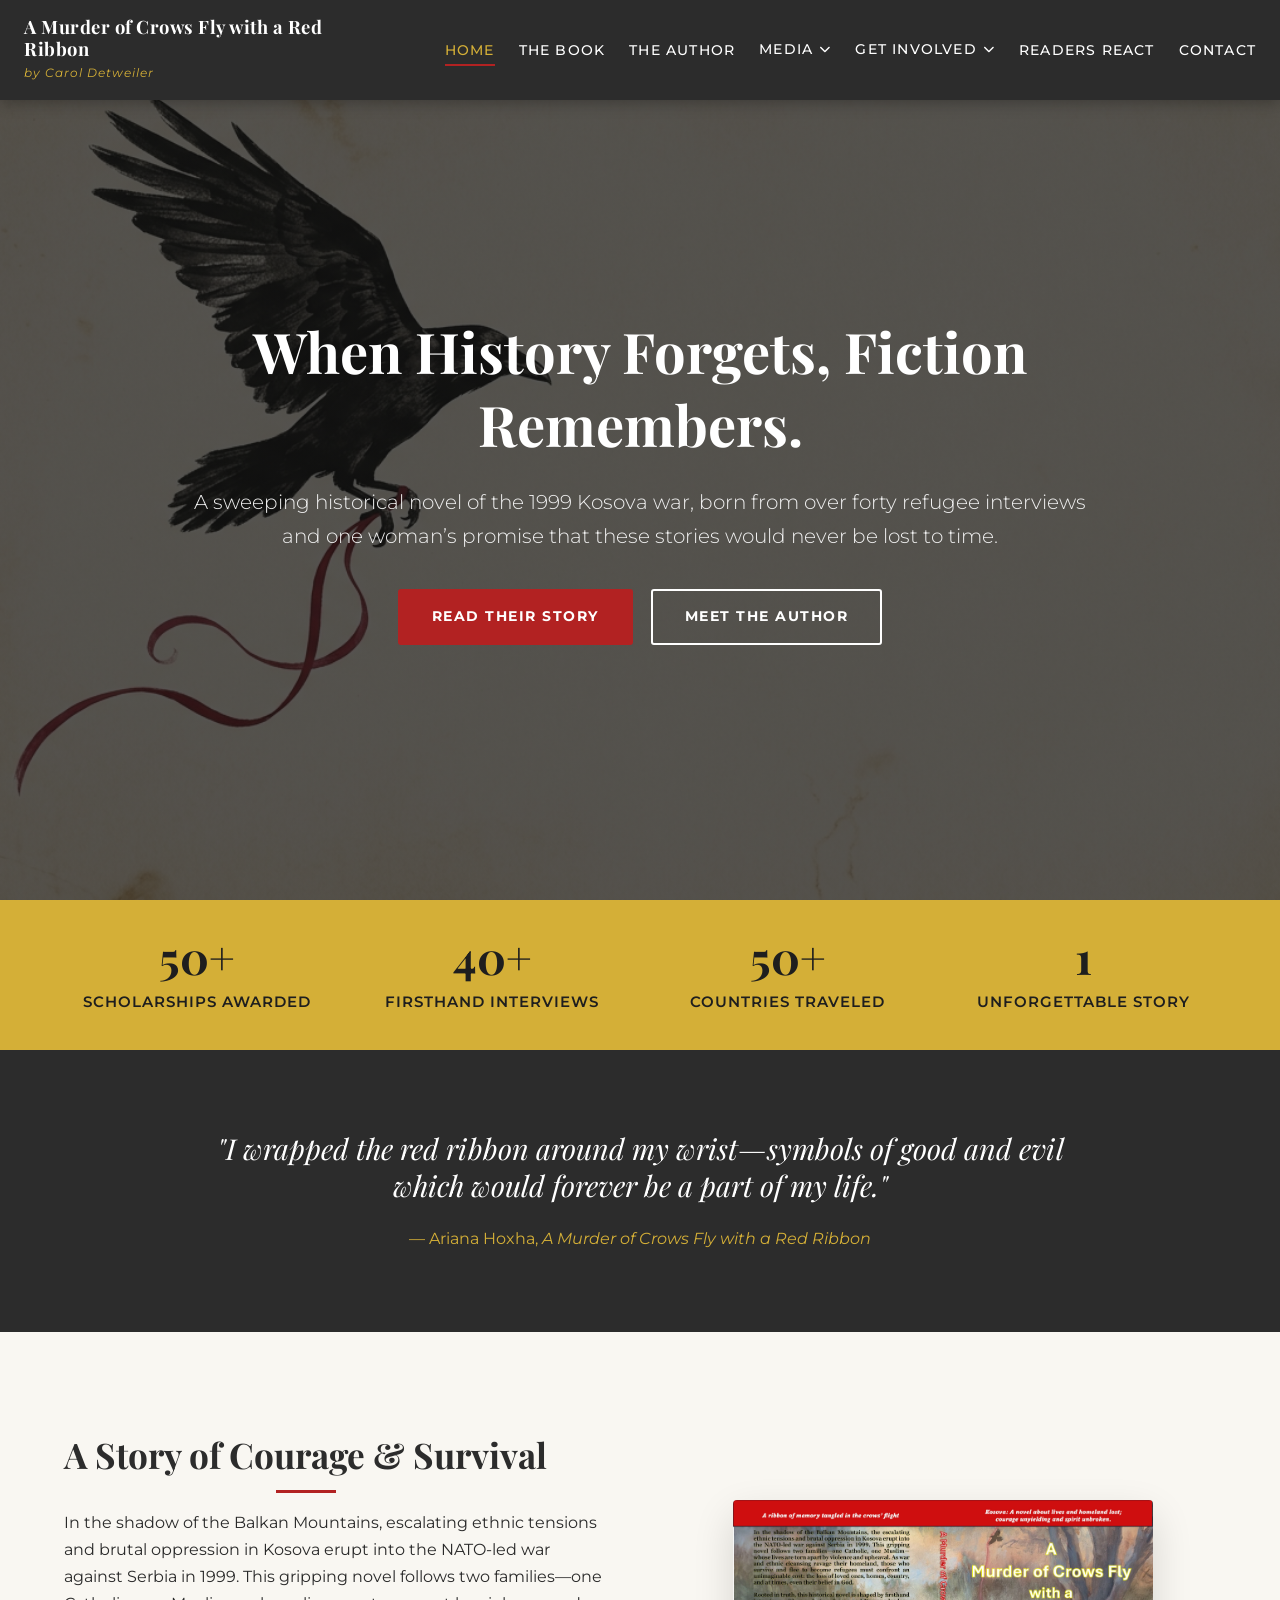
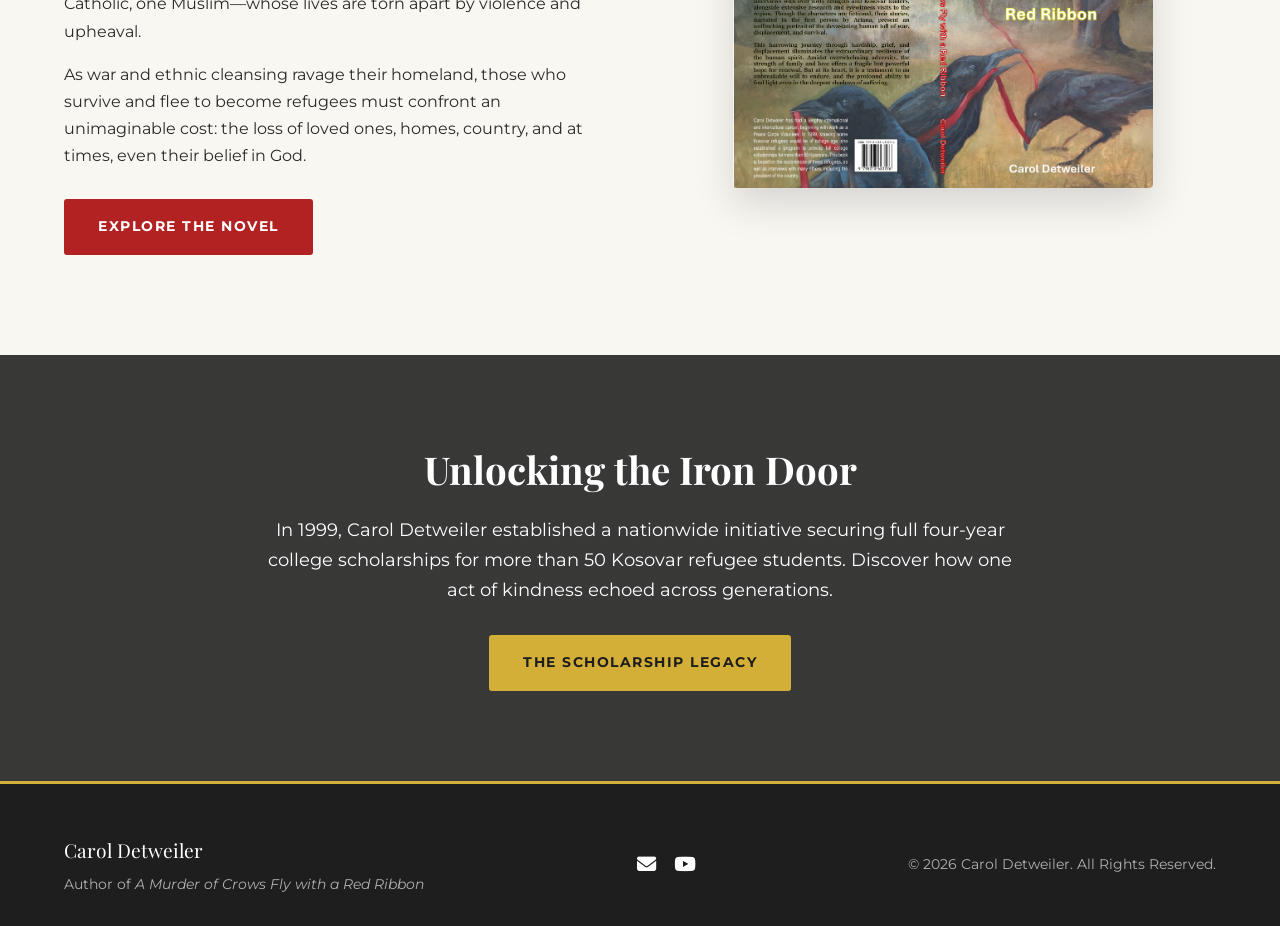
==== index.html @ 1b34d7a2 "first commit" ====
<!DOCTYPE html>
<html lang="en">
<head>
  <meta charset="UTF-8">
  <meta name="viewport" content="width=device-width, initial-scale=1.0">
  <title>A Murder of Crows Fly with a Red Ribbon | Carol Detweiler</title>
  <meta name="description" content="Official website of Carol Detweiler, author of 'A Murder of Crows Fly with a Red Ribbon' — a novel of the Kosova war and refugee resilience.">
  <link href="https://fonts.googleapis.com/css2?family=Montserrat:ital,wght@0,300;0,400;0,600;0,700;1,400&family=Playfair+Display:ital,wght@0,400;0,700;1,400&display=swap" rel="stylesheet">
  <link rel="stylesheet" href="https://cdnjs.cloudflare.com/ajax/libs/font-awesome/6.4.0/css/all.min.css">
  <link rel="stylesheet" href="css/styles.css">
</head>
<body>

  <!-- Navigation -->
  <header>
    <nav class="navbar">
      <a href="index.html" class="logo">
        <span class="logo-title">A Murder of Crows Fly with a Red Ribbon</span>
        <span class="logo-author">by Carol Detweiler</span>
      </a>
      <ul class="nav-links">
        <li><a href="index.html" class="active">Home</a></li>
        <li><a href="about-book.html">The Book</a></li>
        <li><a href="about-author.html">The Author</a></li>
        <li class="dropdown">
          <a href="#" class="dropdown-toggle">Media <i class="fas fa-chevron-down"></i></a>
          <ul class="dropdown-menu">
            <li><a href="interview.html">The Interview</a></li>
            <li><a href="gallery.html">Photo Gallery</a></li>
          </ul>
        </li>
        <li class="dropdown">
          <a href="#" class="dropdown-toggle">Get Involved <i class="fas fa-chevron-down"></i></a>
          <ul class="dropdown-menu">
            <li><a href="scholarship.html">Scholarship Legacy</a></li>
            <li><a href="book-club.html">Book Club Kit</a></li>
          </ul>
        </li>
        <li><a href="readers-react.html">Readers React</a></li>
        <li><a href="contact.html">Contact</a></li>
      </ul>
      <div class="burger" aria-label="Toggle navigation menu">
        <div class="line1"></div>
        <div class="line2"></div>
        <div class="line3"></div>
      </div>
    </nav>
  </header>

  <main>
    <!-- Parallax Hero -->
    <section class="hero">
      <div class="hero-content">
        <h1>When History Forgets, Fiction Remembers.</h1>
        <p>A sweeping historical novel of the 1999 Kosova war, born from over forty refugee interviews and one woman’s promise that these stories would never be lost to time.</p>
        <div class="hero-btns">
          <a href="about-book.html" class="btn btn-primary">Read Their Story</a>
          <a href="about-author.html" class="btn btn-secondary">Meet the Author</a>
        </div>
      </div>
    </section>

    <!-- Impact Strip -->
    <section class="impact-strip">
      <div class="container">
        <div class="impact-grid">
          <div class="impact-item">
            <strong>50+</strong>
            <span>Scholarships Awarded</span>
          </div>
          <div class="impact-item">
            <strong>40+</strong>
            <span>Firsthand Interviews</span>
          </div>
          <div class="impact-item">
            <strong>50+</strong>
            <span>Countries Traveled</span>
          </div>
          <div class="impact-item">
            <strong>1</strong>
            <span>Unforgettable Story</span>
          </div>
        </div>
      </div>
    </section>

    <!-- Featured Quote -->
    <section class="featured-quote-section">
      <div class="container">
        <blockquote>
          "I wrapped the red ribbon around my wrist—symbols of good and evil which would forever be a part of my life."
        </blockquote>
        <cite>— Ariana Hoxha, <em>A Murder of Crows Fly with a Red Ribbon</em></cite>
      </div>
    </section>

    <!-- Intro Section -->
    <section class="home-intro">
      <div class="container">
        <div class="intro-grid">
          <div class="intro-text">
            <h2 class="section-title">A Story of Courage & Survival</h2>
            <p>In the shadow of the Balkan Mountains, escalating ethnic tensions and brutal oppression in Kosova erupt into the NATO-led war against Serbia in 1999. This gripping novel follows two families—one Catholic, one Muslim—whose lives are torn apart by violence and upheaval.</p>
            <p style="margin-top: 16px;">As war and ethnic cleansing ravage their homeland, those who survive and flee to become refugees must confront an unimaginable cost: the loss of loved ones, homes, country, and at times, even their belief in God.</p>
            <div style="margin-top: 30px;">
              <a href="about-book.html" class="btn btn-primary">Explore the Novel</a>
            </div>
          </div>
          <div class="intro-img">
            <img src="images/book-cover.jpg" alt="A Murder of Crows Fly with a Red Ribbon Cover" style="width: 100%; max-width: 420px; margin: 0 auto;">
          </div>
        </div>
      </div>
    </section>

    <!-- Legacy Banner -->
    <section class="legacy-banner">
      <div class="container">
        <h2>Unlocking the Iron Door</h2>
        <p>In 1999, Carol Detweiler established a nationwide initiative securing full four-year college scholarships for more than 50 Kosovar refugee students. Discover how one act of kindness echoed across generations.</p>
        <a href="scholarship.html" class="btn btn-gold">The Scholarship Legacy</a>
      </div>
    </section>
  </main>

  <!-- Footer -->
  <footer>
    <div class="container footer-content">
      <div>
        <div class="footer-logo">Carol Detweiler</div>
        <p style="font-size: 0.85rem; margin-top: 6px;">Author of <em>A Murder of Crows Fly with a Red Ribbon</em></p>
      </div>
      <div class="footer-socials">
        <a href="mailto:CrowsRedRibbon@gmail.com" title="Email Carol"><i class="fas fa-envelope"></i></a>
        <a href="https://www.youtube.com/watch?v=UgVMq9b5Pu4" target="_blank" title="YouTube Interview"><i class="fab fa-youtube"></i></a>
      </div>
      <p style="font-size: 0.85rem;">&copy; 2026 Carol Detweiler. All Rights Reserved.</p>
    </div>
  </footer>

  <script src="js/scripts.js"></script>
</body>
</html>
---- css/styles.css ----
/* ==========================================================================
   CAROL DETWEILER AUTHOR WEBSITE - MASTER STYLESHEET
   Design System: Deep Charcoal, Crimson Red, Soft Parchment, Antique Gold
   ========================================================================== */

:root {
  --charcoal: #2C2C2C;
  --charcoal-dark: #1E1E1E;
  --crimson: #B22222;
  --crimson-hover: #8F1B1B;
  --parchment: #F9F7F2;
  --parchment-card: #FFFFFF;
  --gold: #D4AF37;
  --gold-hover: #B89628;
  --text-dark: #2A2A2A;
  --text-muted: #666666;
  --text-light: #F9F7F2;
  --border-color: rgba(44, 44, 44, 0.12);
  --shadow-sm: 0 4px 12px rgba(0, 0, 0, 0.05);
  --shadow-md: 0 10px 25px rgba(0, 0, 0, 0.08);
  --shadow-lg: 0 16px 40px rgba(0, 0, 0, 0.14);
  --transition: all 0.3s cubic-bezier(0.25, 0.8, 0.25, 1);
}

/* Reset & Global */
* {
  margin: 0;
  padding: 0;
  box-sizing: border-box;
}

html {
  scroll-behavior: smooth;
}

body {
  font-family: 'Montserrat', sans-serif;
  background-color: var(--parchment);
  color: var(--text-dark);
  line-height: 1.7;
  font-size: 16px;
  overflow-x: hidden;
  display: flex;
  flex-direction: column;
  min-height: 100vh;
}

main {
  flex: 1;
}

h1, h2, h3, h4, .serif-font, blockquote {
  font-family: 'Playfair Display', Georgia, serif;
  color: var(--charcoal);
  line-height: 1.3;
}

a {
  color: var(--crimson);
  text-decoration: none;
  transition: var(--transition);
}

a:hover {
  color: var(--crimson-hover);
}

img {
  max-width: 100%;
  height: auto;
  display: block;
}

.container {
  max-width: 1200px;
  margin: 0 auto;
  padding: 0 24px;
}

.section-padding {
  padding: 80px 0;
}

.text-center {
  text-align: center;
}

/* ==========================================================================
   NAVIGATION & HEADER
   ========================================================================== */

header {
  position: fixed;
  top: 0;
  left: 0;
  width: 100%;
  background: var(--charcoal);
  z-index: 1000;
  box-shadow: 0 2px 15px rgba(0, 0, 0, 0.3);
}

.navbar {
  display: flex;
  justify-content: space-between;
  align-items: center;
  padding: 16px 24px;
  max-width: 1300px;
  margin: 0 auto;
}

/* Two-Line Logo */
.logo {
  display: flex;
  flex-direction: column;
  align-items: flex-start;
  text-decoration: none;
  max-width: 360px;
}

.logo-title {
  font-family: 'Playfair Display', serif;
  font-size: 1.15rem;
  font-weight: 700;
  color: #FFFFFF;
  line-height: 1.2;
  letter-spacing: 0.5px;
}

.logo-author {
  font-family: 'Montserrat', sans-serif;
  font-size: 0.75rem;
  font-weight: 400;
  color: var(--gold);
  font-style: italic;
  margin-top: 3px;
  letter-spacing: 1px;
}

.nav-links {
  display: flex;
  list-style: none;
  align-items: center;
  gap: 24px;
}

.nav-links li a {
  color: #FFFFFF;
  font-size: 0.85rem;
  font-weight: 500;
  text-transform: uppercase;
  letter-spacing: 1.2px;
  padding: 8px 0;
  position: relative;
}

.nav-links li a::after {
  content: '';
  position: absolute;
  bottom: 0;
  left: 0;
  width: 0%;
  height: 2px;
  background-color: var(--crimson);
  transition: var(--transition);
}

.nav-links li a:hover::after,
.nav-links li a.active::after {
  width: 100%;
}

.nav-links li a.active {
  color: var(--gold);
}

/* Dropdown */
.dropdown {
  position: relative;
}

.dropdown-toggle {
  display: flex;
  align-items: center;
  gap: 6px;
  cursor: pointer;
}

.dropdown-toggle i {
  font-size: 0.7rem;
  transition: transform 0.3s ease;
}

.dropdown:hover .dropdown-toggle i {
  transform: rotate(180deg);
}

.dropdown-menu {
  position: absolute;
  top: 100%;
  left: 0;
  background: var(--charcoal-dark);
  list-style: none;
  padding: 12px 0;
  min-width: 220px;
  border-radius: 4px;
  box-shadow: 0 10px 30px rgba(0, 0, 0, 0.4);
  opacity: 0;
  visibility: hidden;
  transform: translateY(12px);
  transition: var(--transition);
  border-top: 3px solid var(--crimson);
}

.dropdown:hover .dropdown-menu {
  opacity: 1;
  visibility: visible;
  transform: translateY(0);
}

.dropdown-menu li {
  margin: 0;
}

.dropdown-menu li a {
  display: block;
  padding: 10px 20px;
  color: #E0E0E0;
  text-transform: none;
  letter-spacing: 0.5px;
  font-size: 0.9rem;
}

.dropdown-menu li a::after {
  display: none;
}

.dropdown-menu li a:hover {
  background: rgba(255, 255, 255, 0.05);
  color: var(--gold);
  padding-left: 24px;
}

/* Burger Menu */
.burger {
  display: none;
  cursor: pointer;
  flex-direction: column;
  gap: 5px;
}

.burger div {
  width: 26px;
  height: 2px;
  background-color: #FFFFFF;
  transition: var(--transition);
}

/* ==========================================================================
   BUTTONS & UI COMPONENTS
   ========================================================================== */

.btn {
  display: inline-block;
  padding: 14px 32px;
  font-size: 0.88rem;
  font-weight: 700;
  text-transform: uppercase;
  letter-spacing: 1.5px;
  border-radius: 3px;
  cursor: pointer;
  transition: var(--transition);
  text-align: center;
  border: 2px solid transparent;
}

.btn-primary {
  background-color: var(--crimson);
  color: #FFFFFF;
}

.btn-primary:hover {
  background-color: var(--crimson-hover);
  color: #FFFFFF;
  transform: translateY(-2px);
  box-shadow: 0 6px 16px rgba(178, 34, 34, 0.35);
}

.btn-secondary {
  background-color: transparent;
  color: #FFFFFF;
  border-color: #FFFFFF;
}

.btn-secondary:hover {
  background-color: #FFFFFF;
  color: var(--charcoal);
  transform: translateY(-2px);
}

.btn-gold {
  background-color: var(--gold);
  color: var(--charcoal-dark);
}

.btn-gold:hover {
  background-color: var(--gold-hover);
  color: #FFFFFF;
}

.btn-outline-dark {
  background-color: transparent;
  color: var(--charcoal);
  border-color: var(--charcoal);
}

.btn-outline-dark:hover {
  background-color: var(--charcoal);
  color: #FFFFFF;
}

/* Page Headers */
.page-header {
  padding: 140px 0 60px;
  background: linear-gradient(rgba(30, 30, 30, 0.9), rgba(30, 30, 30, 0.9)), url('../images/hero-bg.jpg') center/cover;
  color: #FFFFFF;
  text-align: center;
}

.page-header h1 {
  color: #FFFFFF;
  font-size: 2.8rem;
  margin-bottom: 12px;
}

.page-header p {
  color: var(--gold);
  font-size: 1.15rem;
  font-style: italic;
  max-width: 700px;
  margin: 0 auto;
}

/* Section Titles */
.section-title {
  font-size: 2.2rem;
  margin-bottom: 16px;
  position: relative;
  display: inline-block;
}

.section-title::after {
  content: '';
  display: block;
  width: 60px;
  height: 3px;
  background: var(--crimson);
  margin: 12px auto 0;
}

.section-subtitle {
  color: var(--text-muted);
  font-size: 1.05rem;
  margin-bottom: 40px;
  max-width: 650px;
  margin-left: auto;
  margin-right: auto;
}

/* ==========================================================================
   HOMEPAGE SPECIFIC
   ========================================================================== */

.hero {
  min-height: 100vh;
  display: flex;
  align-items: center;
  justify-content: center;
  text-align: center;
  color: #FFFFFF;
  background: linear-gradient(rgba(20, 20, 20, 0.72), rgba(20, 20, 20, 0.72)), url('../images/hero-crow.jpg') center/cover fixed;
  padding: 140px 24px 80px;
}

.hero-content {
  max-width: 900px;
}

.hero-content h1 {
  color: #FFFFFF;
  font-size: 3.5rem;
  margin-bottom: 24px;
  font-weight: 700;
}

.hero-content p {
  font-size: 1.25rem;
  color: #F0F0F0;
  margin-bottom: 36px;
  font-weight: 300;
}

.hero-btns {
  display: flex;
  justify-content: center;
  gap: 18px;
  flex-wrap: wrap;
}

.impact-strip {
  background: var(--gold);
  color: var(--charcoal-dark);
  padding: 35px 24px;
}

.impact-grid {
  display: grid;
  grid-template-columns: repeat(auto-fit, minmax(200px, 1fr));
  gap: 30px;
  text-align: center;
}

.impact-item strong {
  display: block;
  font-family: 'Playfair Display', serif;
  font-size: 2.8rem;
  line-height: 1;
  margin-bottom: 8px;
}

.impact-item span {
  font-size: 0.95rem;
  font-weight: 600;
  text-transform: uppercase;
  letter-spacing: 1px;
}

.featured-quote-section {
  background: var(--charcoal);
  color: #FFFFFF;
  padding: 80px 0;
  text-align: center;
}

.featured-quote-section blockquote {
  font-size: 1.8rem;
  font-style: italic;
  max-width: 900px;
  margin: 0 auto;
  color: #FFFFFF;
}

.featured-quote-section cite {
  display: block;
  margin-top: 20px;
  font-size: 1rem;
  color: var(--gold);
  font-family: 'Montserrat', sans-serif;
  font-style: normal;
}

.home-intro {
  padding: 100px 0;
}

.intro-grid {
  display: grid;
  grid-template-columns: 1fr 1fr;
  gap: 60px;
  align-items: center;
}

.intro-img img {
  border-radius: 4px;
  box-shadow: var(--shadow-lg);
}

.legacy-banner {
  background: linear-gradient(rgba(30, 30, 30, 0.88), rgba(30, 30, 30, 0.88)), url('../images/kosova-landscape.jpg') center/cover;
  color: #FFFFFF;
  padding: 90px 0;
  text-align: center;
}

.legacy-banner h2 {
  color: #FFFFFF;
  font-size: 2.4rem;
  margin-bottom: 20px;
}

.legacy-banner p {
  max-width: 750px;
  margin: 0 auto 30px;
  font-size: 1.1rem;
}

/* ==========================================================================
   ABOUT THE BOOK PAGE
   ========================================================================== */

.book-overview-grid {
  display: grid;
  grid-template-columns: 380px 1fr;
  gap: 60px;
  align-items: start;
}

.book-sidebar {
  position: sticky;
  top: 100px;
  background: var(--parchment-card);
  padding: 30px;
  border-radius: 6px;
  box-shadow: var(--shadow-md);
  text-align: center;
}

.book-sidebar img {
  margin: 0 auto 24px;
  border-radius: 4px;
  box-shadow: var(--shadow-sm);
}

.purchase-links {
  display: flex;
  flex-direction: column;
  gap: 12px;
  margin-top: 20px;
}

/* Two Parts Cards */
.parts-grid {
  display: grid;
  grid-template-columns: 1fr 1fr;
  gap: 30px;
  margin: 50px 0;
}

.part-card {
  background: var(--parchment-card);
  border-top: 4px solid var(--crimson);
  padding: 36px;
  border-radius: 4px;
  box-shadow: var(--shadow-sm);
  transition: var(--transition);
}

.part-card:hover {
  transform: translateY(-4px);
  box-shadow: var(--shadow-md);
}

.part-card h3 {
  font-size: 1.6rem;
  margin-bottom: 8px;
  color: var(--crimson);
}

.part-card .part-meta {
  font-size: 0.85rem;
  text-transform: uppercase;
  color: var(--gold);
  font-weight: 700;
  letter-spacing: 1px;
  margin-bottom: 16px;
}

.note-box {
  background: rgba(212, 175, 55, 0.1);
  border-left: 4px solid var(--gold);
  padding: 30px;
  border-radius: 0 4px 4px 0;
  margin-top: 40px;
}

/* ==========================================================================
   ABOUT THE AUTHOR PAGE
   ========================================================================== */

.author-grid {
  display: grid;
  grid-template-columns: 400px 1fr;
  gap: 60px;
  align-items: start;
}

.author-card {
  background: var(--parchment-card);
  padding: 24px;
  border-radius: 6px;
  box-shadow: var(--shadow-md);
  text-align: center;
}

.author-card img {
  border-radius: 4px;
  margin-bottom: 20px;
}

.quick-facts {
  list-style: none;
  text-align: left;
  margin-top: 20px;
  border-top: 1px solid var(--border-color);
  padding-top: 20px;
}

.quick-facts li {
  padding: 8px 0;
  font-size: 0.95rem;
  display: flex;
  align-items: center;
  gap: 10px;
}

.quick-facts li i {
  color: var(--crimson);
}

/* Timeline */
.timeline {
  position: relative;
  max-width: 800px;
  margin: 50px auto 0;
}

.timeline::after {
  content: '';
  position: absolute;
  width: 2px;
  background: var(--gold);
  top: 0;
  bottom: 0;
  left: 50%;
  margin-left: -1px;
}

.timeline-item {
  padding: 20px 40px;
  position: relative;
  width: 50%;
}

.timeline-item.left {
  left: 0;
  text-align: right;
}

.timeline-item.right {
  left: 50%;
  text-align: left;
}

.timeline-item::after {
  content: '';
  position: absolute;
  width: 16px;
  height: 16px;
  background: var(--crimson);
  border: 3px solid #FFFFFF;
  border-radius: 50%;
  top: 26px;
  z-index: 1;
}

.timeline-item.left::after {
  right: -8px;
}

.timeline-item.right::after {
  left: -8px;
}

.timeline-content {
  background: var(--parchment-card);
  padding: 24px;
  border-radius: 4px;
  box-shadow: var(--shadow-sm);
}

.timeline-date {
  font-family: 'Playfair Display', serif;
  font-size: 1.2rem;
  font-weight: 700;
  color: var(--crimson);
  margin-bottom: 6px;
}

/* ==========================================================================
   INTERVIEW HUB
   ========================================================================== */

.podcast-attribution {
  background: var(--charcoal);
  color: var(--gold);
  padding: 16px 24px;
  border-radius: 4px;
  text-align: center;
  font-style: italic;
  font-size: 1.05rem;
  margin-bottom: 40px;
  border-left: 4px solid var(--gold);
}

.video-player-wrapper {
  position: relative;
  padding-bottom: 56.25%;
  height: 0;
  border-radius: 6px;
  overflow: hidden;
  box-shadow: var(--shadow-lg);
  margin-bottom: 50px;
}

.video-player-wrapper iframe, #player {
  position: absolute;
  top: 0;
  left: 0;
  width: 100%;
  height: 100%;
}

.timestamp-list {
  list-style: none;
  display: grid;
  grid-template-columns: repeat(auto-fill, minmax(340px, 1fr));
  gap: 20px;
}

.timestamp-item {
  background: var(--parchment-card);
  border-radius: 4px;
  padding: 20px;
  border-left: 4px solid var(--crimson);
  box-shadow: var(--shadow-sm);
  cursor: pointer;
  transition: var(--transition);
  display: flex;
  gap: 16px;
  align-items: flex-start;
}

.timestamp-item:hover {
  transform: translateX(6px);
  box-shadow: var(--shadow-md);
  border-left-color: var(--gold);
}

.timestamp-badge {
  background: var(--charcoal);
  color: #FFFFFF;
  font-size: 0.85rem;
  font-weight: 700;
  padding: 6px 12px;
  border-radius: 3px;
  white-space: nowrap;
}

.timestamp-content h4 {
  font-size: 1.15rem;
  margin-bottom: 6px;
}

.timestamp-content p {
  font-size: 0.9rem;
  color: var(--text-muted);
  line-height: 1.5;
}

/* ==========================================================================
   READERS & REFUGEES REACT
   ========================================================================== */

.testimonial-grid {
  display: grid;
  grid-template-columns: repeat(auto-fit, minmax(340px, 1fr));
  gap: 30px;
  margin-bottom: 70px;
}

.testimonial-card {
  background: var(--parchment-card);
  padding: 32px;
  border-radius: 6px;
  box-shadow: var(--shadow-sm);
  border-top: 3px solid var(--crimson);
  display: flex;
  flex-direction: column;
  justify-content: space-between;
  transition: var(--transition);
}

.testimonial-card:hover {
  transform: translateY(-4px);
  box-shadow: var(--shadow-md);
}

.testimonial-card blockquote {
  font-size: 1.05rem;
  font-style: italic;
  color: var(--text-dark);
  margin-bottom: 20px;
}

.testimonial-author {
  font-weight: 700;
  color: var(--gold);
  font-size: 1rem;
  text-align: right;
  letter-spacing: 1px;
}

.star-rating {
  color: var(--gold);
  font-size: 1.1rem;
  margin-bottom: 12px;
}

.review-card {
  background: var(--parchment-card);
  padding: 30px;
  border-radius: 6px;
  box-shadow: var(--shadow-sm);
  border-left: 4px solid var(--gold);
}

/* ==========================================================================
   BOOK CLUB & APPENDIX
   ========================================================================== */

.accordion-item {
  background: var(--parchment-card);
  border-radius: 4px;
  margin-bottom: 16px;
  box-shadow: var(--shadow-sm);
  overflow: hidden;
}

.accordion-header {
  padding: 20px 24px;
  cursor: pointer;
  display: flex;
  justify-content: space-between;
  align-items: center;
  background: #FFFFFF;
  transition: var(--transition);
}

.accordion-header:hover {
  background: rgba(178, 34, 34, 0.03);
}

.accordion-header h4 {
  font-size: 1.1rem;
  color: var(--charcoal);
}

.accordion-icon {
  font-size: 1rem;
  color: var(--crimson);
  transition: transform 0.3s ease;
}

.accordion-item.active .accordion-icon {
  transform: rotate(180deg);
}

.accordion-body {
  max-height: 0;
  overflow: hidden;
  transition: max-height 0.3s ease;
  padding: 0 24px;
  background: var(--parchment);
}

.accordion-item.active .accordion-body {
  padding: 20px 24px;
  max-height: 400px;
}

.appendix-grid {
  display: grid;
  grid-template-columns: repeat(auto-fit, minmax(280px, 1fr));
  gap: 24px;
  margin-top: 40px;
}

.appendix-card {
  background: var(--parchment-card);
  padding: 28px;
  border-radius: 4px;
  box-shadow: var(--shadow-sm);
  border-top: 3px solid var(--charcoal);
  transition: var(--transition);
}

.appendix-card:hover {
  border-top-color: var(--crimson);
  transform: translateY(-3px);
  box-shadow: var(--shadow-md);
}

.appendix-card i {
  font-size: 2rem;
  color: var(--gold);
  margin-bottom: 16px;
}

/* ==========================================================================
   GALLERY & LIGHTBOX
   ========================================================================== */

.gallery-grid {
  display: grid;
  grid-template-columns: repeat(auto-fill, minmax(280px, 1fr));
  gap: 20px;
}

.gallery-item {
  position: relative;
  overflow: hidden;
  border-radius: 4px;
  cursor: pointer;
  box-shadow: var(--shadow-sm);
}

.gallery-item img {
  width: 100%;
  height: 260px;
  object-fit: cover;
  transition: transform 0.5s ease;
}

.gallery-item:hover img {
  transform: scale(1.05);
}

.gallery-caption {
  position: absolute;
  bottom: 0;
  left: 0;
  width: 100%;
  padding: 16px;
  background: linear-gradient(transparent, rgba(0, 0, 0, 0.85));
  color: #FFFFFF;
  font-size: 0.9rem;
  transform: translateY(100%);
  transition: var(--transition);
}

.gallery-item:hover .gallery-caption {
  transform: translateY(0);
}

/* Lightbox Modal */
.lightbox-modal {
  position: fixed;
  top: 0;
  left: 0;
  width: 100%;
  height: 100%;
  background: rgba(0, 0, 0, 0.92);
  display: flex;
  flex-direction: column;
  justify-content: center;
  align-items: center;
  z-index: 2000;
  opacity: 0;
  visibility: hidden;
  transition: var(--transition);
  padding: 30px;
}

.lightbox-modal.active {
  opacity: 1;
  visibility: visible;
}

.lightbox-modal img {
  max-width: 90%;
  max-height: 80vh;
  border-radius: 4px;
  box-shadow: 0 10px 40px rgba(0,0,0,0.8);
}

.lightbox-caption {
  color: #FFFFFF;
  margin-top: 16px;
  font-size: 1.05rem;
  text-align: center;
}

.lightbox-close {
  position: absolute;
  top: 24px;
  right: 32px;
  color: #FFFFFF;
  font-size: 2.2rem;
  cursor: pointer;
}

/* ==========================================================================
   CONTACT & FORMS
   ========================================================================== */

.contact-grid {
  display: grid;
  grid-template-columns: 1fr 1fr;
  gap: 60px;
}

.contact-form {
  background: var(--parchment-card);
  padding: 40px;
  border-radius: 6px;
  box-shadow: var(--shadow-md);
}

.form-group {
  margin-bottom: 22px;
}

.form-group label {
  display: block;
  font-size: 0.9rem;
  font-weight: 600;
  margin-bottom: 8px;
  color: var(--charcoal);
}

.form-control {
  width: 100%;
  padding: 12px 16px;
  border: 1px solid var(--border-color);
  border-radius: 4px;
  font-family: inherit;
  font-size: 0.95rem;
  background: var(--parchment);
}

.form-control:focus {
  outline: none;
  border-color: var(--crimson);
  background: #FFFFFF;
}

textarea.form-control {
  resize: vertical;
  min-height: 140px;
}

/* CTA Band */
.cta-band {
  background: var(--charcoal);
  color: #FFFFFF;
  padding: 80px 0;
  text-align: center;
}

.cta-band h2 {
  color: #FFFFFF;
  font-size: 2.4rem;
  margin-bottom: 16px;
}

.cta-band p {
  color: #D0D0D0;
  max-width: 650px;
  margin: 0 auto 30px;
}

.cta-band .btn-secondary {
  border-color: var(--gold);
  color: var(--gold);
}

.cta-band .btn-secondary:hover {
  background: var(--gold);
  color: var(--charcoal-dark);
}

/* ==========================================================================
   FOOTER
   ========================================================================== */

footer {
  background: var(--charcoal-dark);
  color: #B0B0B0;
  padding: 50px 0 30px;
  border-top: 3px solid var(--gold);
}

.footer-content {
  display: flex;
  justify-content: space-between;
  align-items: center;
  flex-wrap: wrap;
  gap: 24px;
}

.footer-logo {
  font-family: 'Playfair Display', serif;
  font-size: 1.2rem;
  color: #FFFFFF;
}

.footer-socials {
  display: flex;
  gap: 18px;
}

.footer-socials a {
  color: #FFFFFF;
  font-size: 1.2rem;
}

.footer-socials a:hover {
  color: var(--gold);
}

/* ==========================================================================
   RESPONSIVE DESIGN (MEDIA QUERIES)
   ========================================================================== */

@media screen and (max-width: 968px) {
  .nav-links {
    position: fixed;
    right: 0;
    top: 70px;
    height: calc(100vh - 70px);
    background: var(--charcoal-dark);
    flex-direction: column;
    width: 80%;
    max-width: 320px;
    transform: translateX(100%);
    transition: transform 0.4s ease;
    padding: 40px 24px;
    align-items: flex-start;
    gap: 16px;
    box-shadow: -5px 0 20px rgba(0,0,0,0.5);
    overflow-y: auto;
  }

  .nav-links.nav-active {
    transform: translateX(0%);
  }

  .burger {
    display: flex;
  }

  .dropdown-menu {
    position: static;
    opacity: 1;
    visibility: visible;
    transform: none;
    box-shadow: none;
    background: transparent;
    padding-left: 16px;
    max-height: 0;
    overflow: hidden;
    border-top: none;
    border-left: 2px solid var(--crimson);
    transition: max-height 0.3s ease;
  }

  .dropdown.active .dropdown-menu {
    max-height: 250px;
  }

  .intro-grid,
  .book-overview-grid,
  .author-grid,
  .parts-grid,
  .contact-grid {
    grid-template-columns: 1fr;
    gap: 40px;
  }

  .book-sidebar {
    position: static;
  }

  .timeline::after {
    left: 20px;
  }

  .timeline-item {
    width: 100%;
    padding-left: 50px;
    padding-right: 10px;
    text-align: left !important;
  }

  .timeline-item.right {
    left: 0;
  }

  .timeline-item::after {
    left: 12px !important;
  }
}

@media screen and (max-width: 480px) {
  .hero-content h1 {
    font-size: 2.2rem;
  }
  .page-header h1 {
    font-size: 2rem;
  }
  .logo-title {
    font-size: 0.95rem;
  }
  .logo-author {
    font-size: 0.68rem;
  }
}
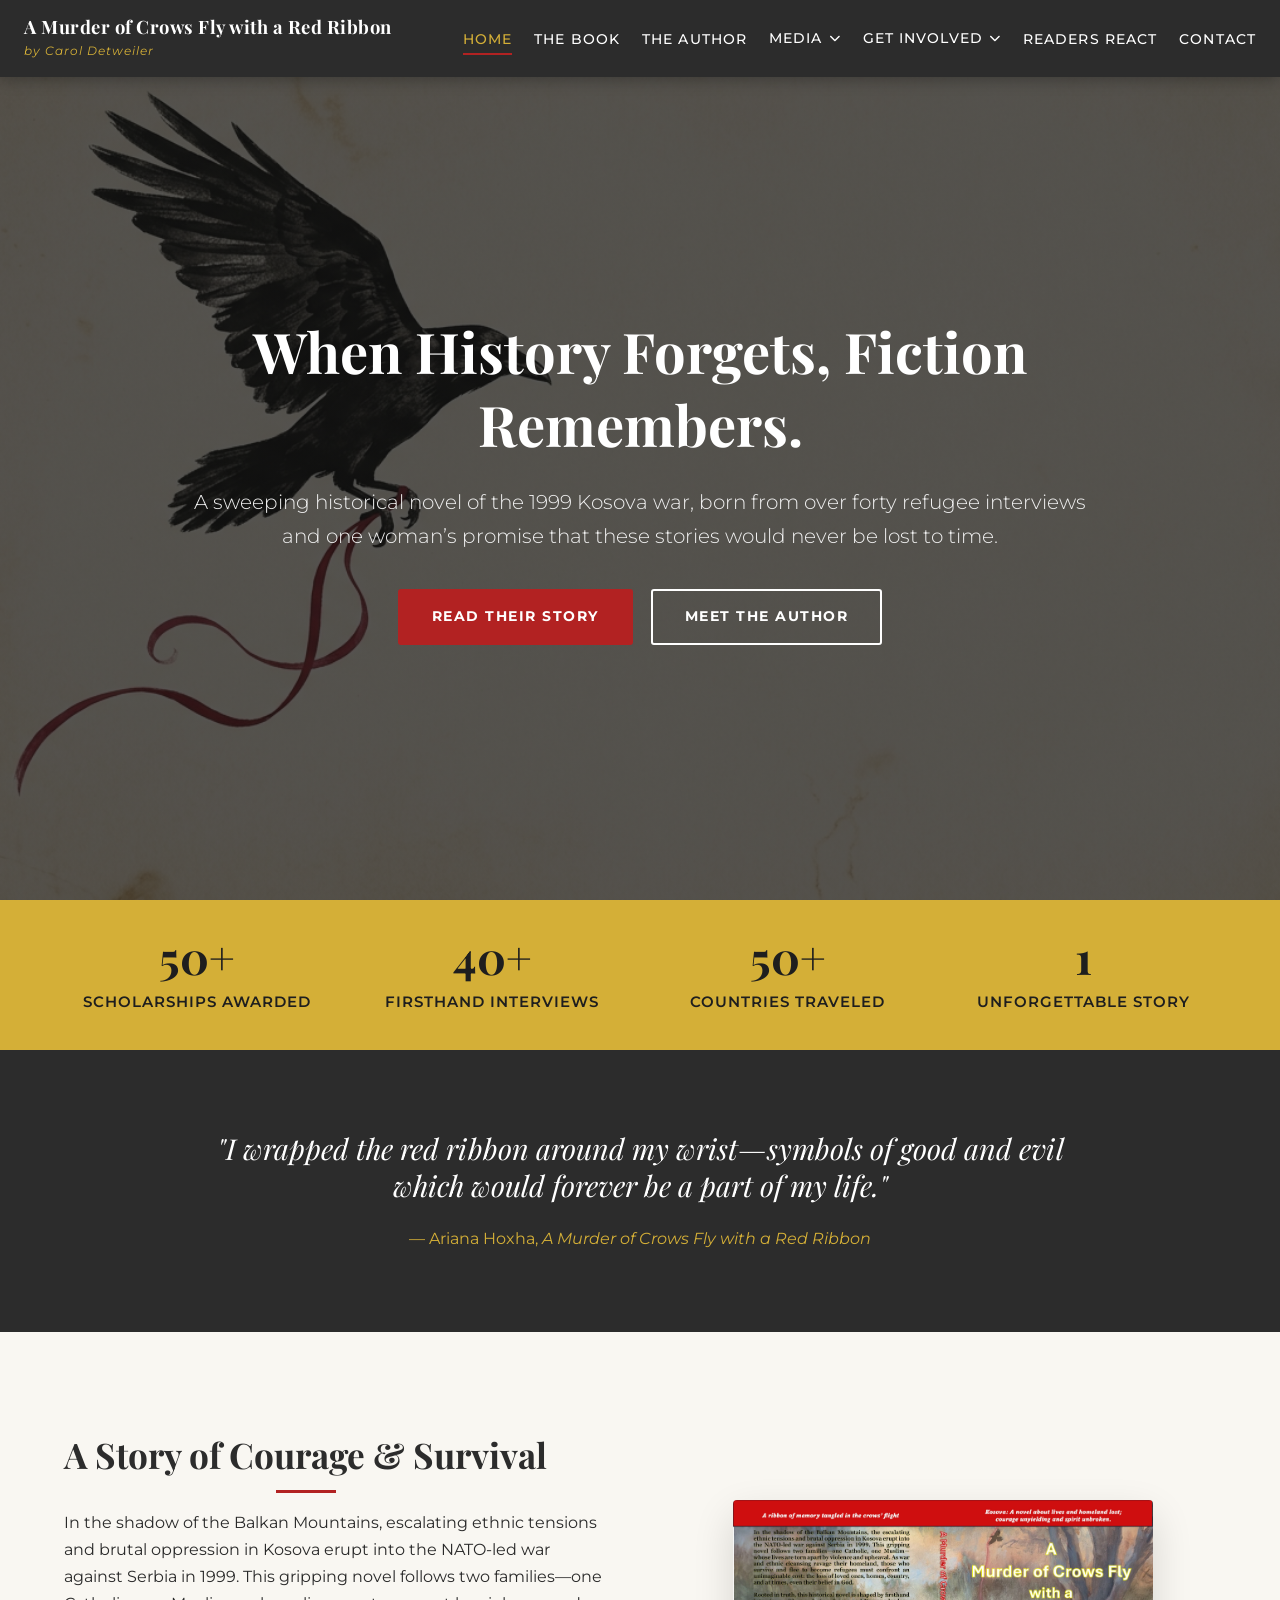
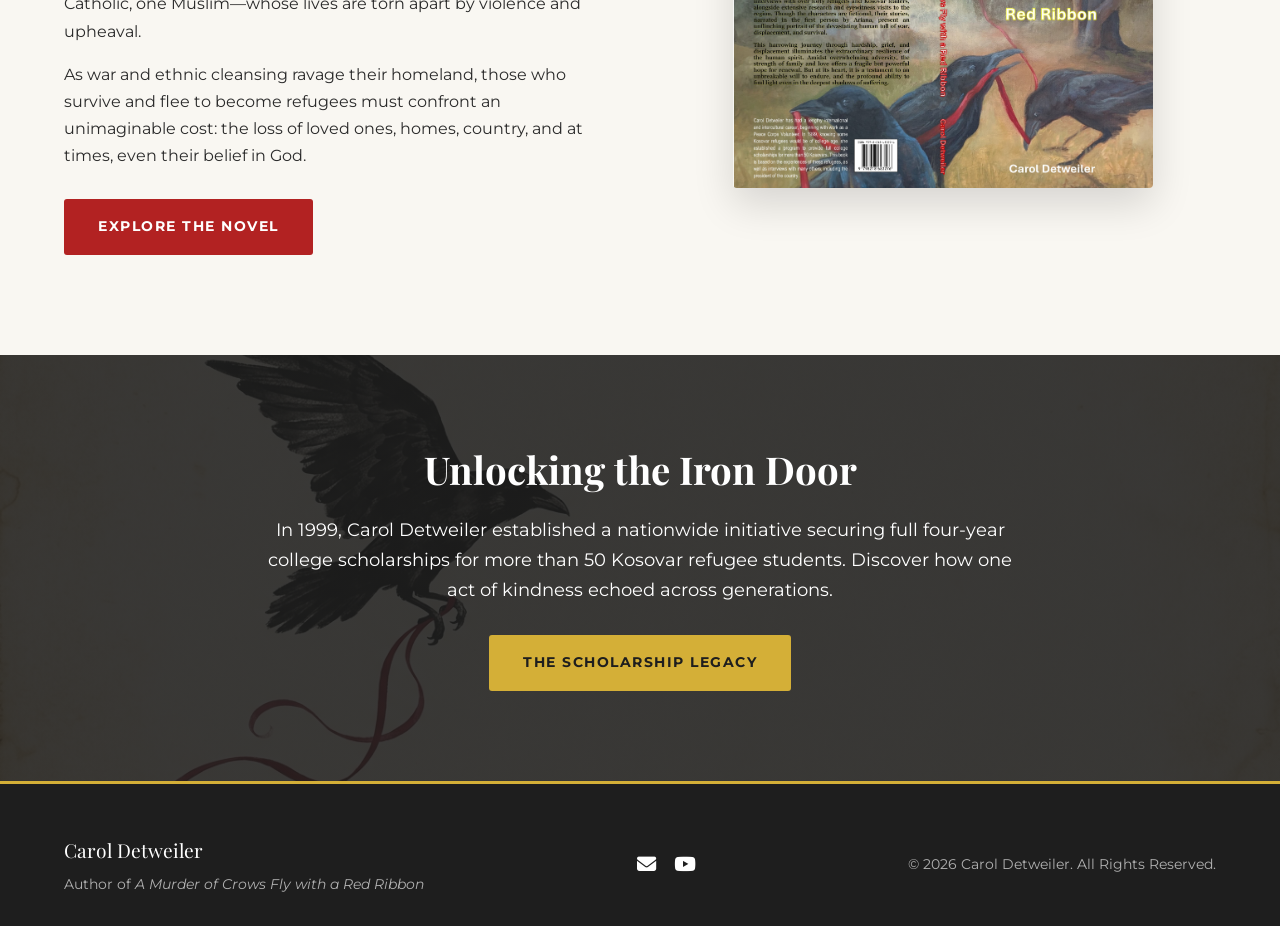
==== commit 95c432c3: "Bug Changes" ====
--- a/index.html
+++ b/index.html
@@ -5,6 +5,8 @@
   <meta name="viewport" content="width=device-width, initial-scale=1.0">
   <title>A Murder of Crows Fly with a Red Ribbon | Carol Detweiler</title>
   <meta name="description" content="Official website of Carol Detweiler, author of 'A Murder of Crows Fly with a Red Ribbon' — a novel of the Kosova war and refugee resilience.">
+  <link rel="icon" type="image/png" href="images/favicon.png">
+  <link rel="apple-touch-icon" href="images/apple-touch-icon.png">
   <link href="https://fonts.googleapis.com/css2?family=Montserrat:ital,wght@0,300;0,400;0,600;0,700;1,400&family=Playfair+Display:ital,wght@0,400;0,700;1,400&display=swap" rel="stylesheet">
   <link rel="stylesheet" href="https://cdnjs.cloudflare.com/ajax/libs/font-awesome/6.4.0/css/all.min.css">
   <link rel="stylesheet" href="css/styles.css">
--- a/css/styles.css
+++ b/css/styles.css
@@ -1,6 +1,6 @@
 /* ==========================================================================
-   CAROL DETWEILER AUTHOR WEBSITE - MASTER STYLESHEET
-   Design System: Deep Charcoal, Crimson Red, Soft Parchment, Antique Gold
+   CAROL DETWEILER AUTHOR WEBSITE - MASTER PRODUCTION STYLESHEET
+   Palette: Deep Charcoal (#2C2C2C), Crimson (#B22222), Parchment (#F9F7F2), Gold (#D4AF37)
    ========================================================================== */
 
 :root {
@@ -49,7 +49,7 @@
   flex: 1;
 }
 
-h1, h2, h3, h4, .serif-font, blockquote {
+h1, h2, h3, h4, blockquote {
   font-family: 'Playfair Display', Georgia, serif;
   color: var(--charcoal);
   line-height: 1.3;
@@ -114,7 +114,7 @@
   flex-direction: column;
   align-items: flex-start;
   text-decoration: none;
-  max-width: 360px;
+  max-width: 380px;
 }
 
 .logo-title {
@@ -140,7 +140,7 @@
   display: flex;
   list-style: none;
   align-items: center;
-  gap: 24px;
+  gap: 22px;
 }
 
 .nav-links li a {
@@ -148,7 +148,7 @@
   font-size: 0.85rem;
   font-weight: 500;
   text-transform: uppercase;
-  letter-spacing: 1.2px;
+  letter-spacing: 1.1px;
   padding: 8px 0;
   position: relative;
 }
@@ -255,6 +255,18 @@
   transition: var(--transition);
 }
 
+.burger.toggle .line1 {
+  transform: rotate(-45deg) translate(-5px, 5px);
+}
+
+.burger.toggle .line2 {
+  opacity: 0;
+}
+
+.burger.toggle .line3 {
+  transform: rotate(45deg) translate(-5px, -5px);
+}
+
 /* ==========================================================================
    BUTTONS & UI COMPONENTS
    ========================================================================== */
@@ -305,6 +317,7 @@
 .btn-gold:hover {
   background-color: var(--gold-hover);
   color: #FFFFFF;
+  transform: translateY(-2px);
 }
 
 .btn-outline-dark {
@@ -321,7 +334,7 @@
 /* Page Headers */
 .page-header {
   padding: 140px 0 60px;
-  background: linear-gradient(rgba(30, 30, 30, 0.9), rgba(30, 30, 30, 0.9)), url('../images/hero-bg.jpg') center/cover;
+  background: linear-gradient(rgba(30, 30, 30, 0.88), rgba(30, 30, 30, 0.88)), url('../images/hero-crow.jpg') center/cover;
   color: #FFFFFF;
   text-align: center;
 }
@@ -336,7 +349,7 @@
   color: var(--gold);
   font-size: 1.15rem;
   font-style: italic;
-  max-width: 700px;
+  max-width: 750px;
   margin: 0 auto;
 }
 
@@ -475,7 +488,7 @@
 }
 
 .legacy-banner {
-  background: linear-gradient(rgba(30, 30, 30, 0.88), rgba(30, 30, 30, 0.88)), url('../images/kosova-landscape.jpg') center/cover;
+  background: linear-gradient(rgba(30, 30, 30, 0.88), rgba(30, 30, 30, 0.88)), url('../images/hero-crow.jpg') center/cover;
   color: #FFFFFF;
   padding: 90px 0;
   text-align: center;
@@ -527,7 +540,6 @@
   margin-top: 20px;
 }
 
-/* Two Parts Cards */
 .parts-grid {
   display: grid;
   grid-template-columns: 1fr 1fr;
@@ -565,7 +577,7 @@
 }
 
 .note-box {
-  background: rgba(212, 175, 55, 0.1);
+  background: rgba(212, 175, 55, 0.12);
   border-left: 4px solid var(--gold);
   padding: 30px;
   border-radius: 0 4px 4px 0;
@@ -867,14 +879,14 @@
 .accordion-body {
   max-height: 0;
   overflow: hidden;
-  transition: max-height 0.3s ease;
+  transition: max-height 0.4s ease, padding 0.3s ease;
   padding: 0 24px;
   background: var(--parchment);
 }
 
 .accordion-item.active .accordion-body {
   padding: 20px 24px;
-  max-height: 400px;
+  max-height: 1200px;
 }
 
 .appendix-grid {
@@ -1138,6 +1150,7 @@
     gap: 16px;
     box-shadow: -5px 0 20px rgba(0,0,0,0.5);
     overflow-y: auto;
+    z-index: 1001;
   }
 
   .nav-links.nav-active {
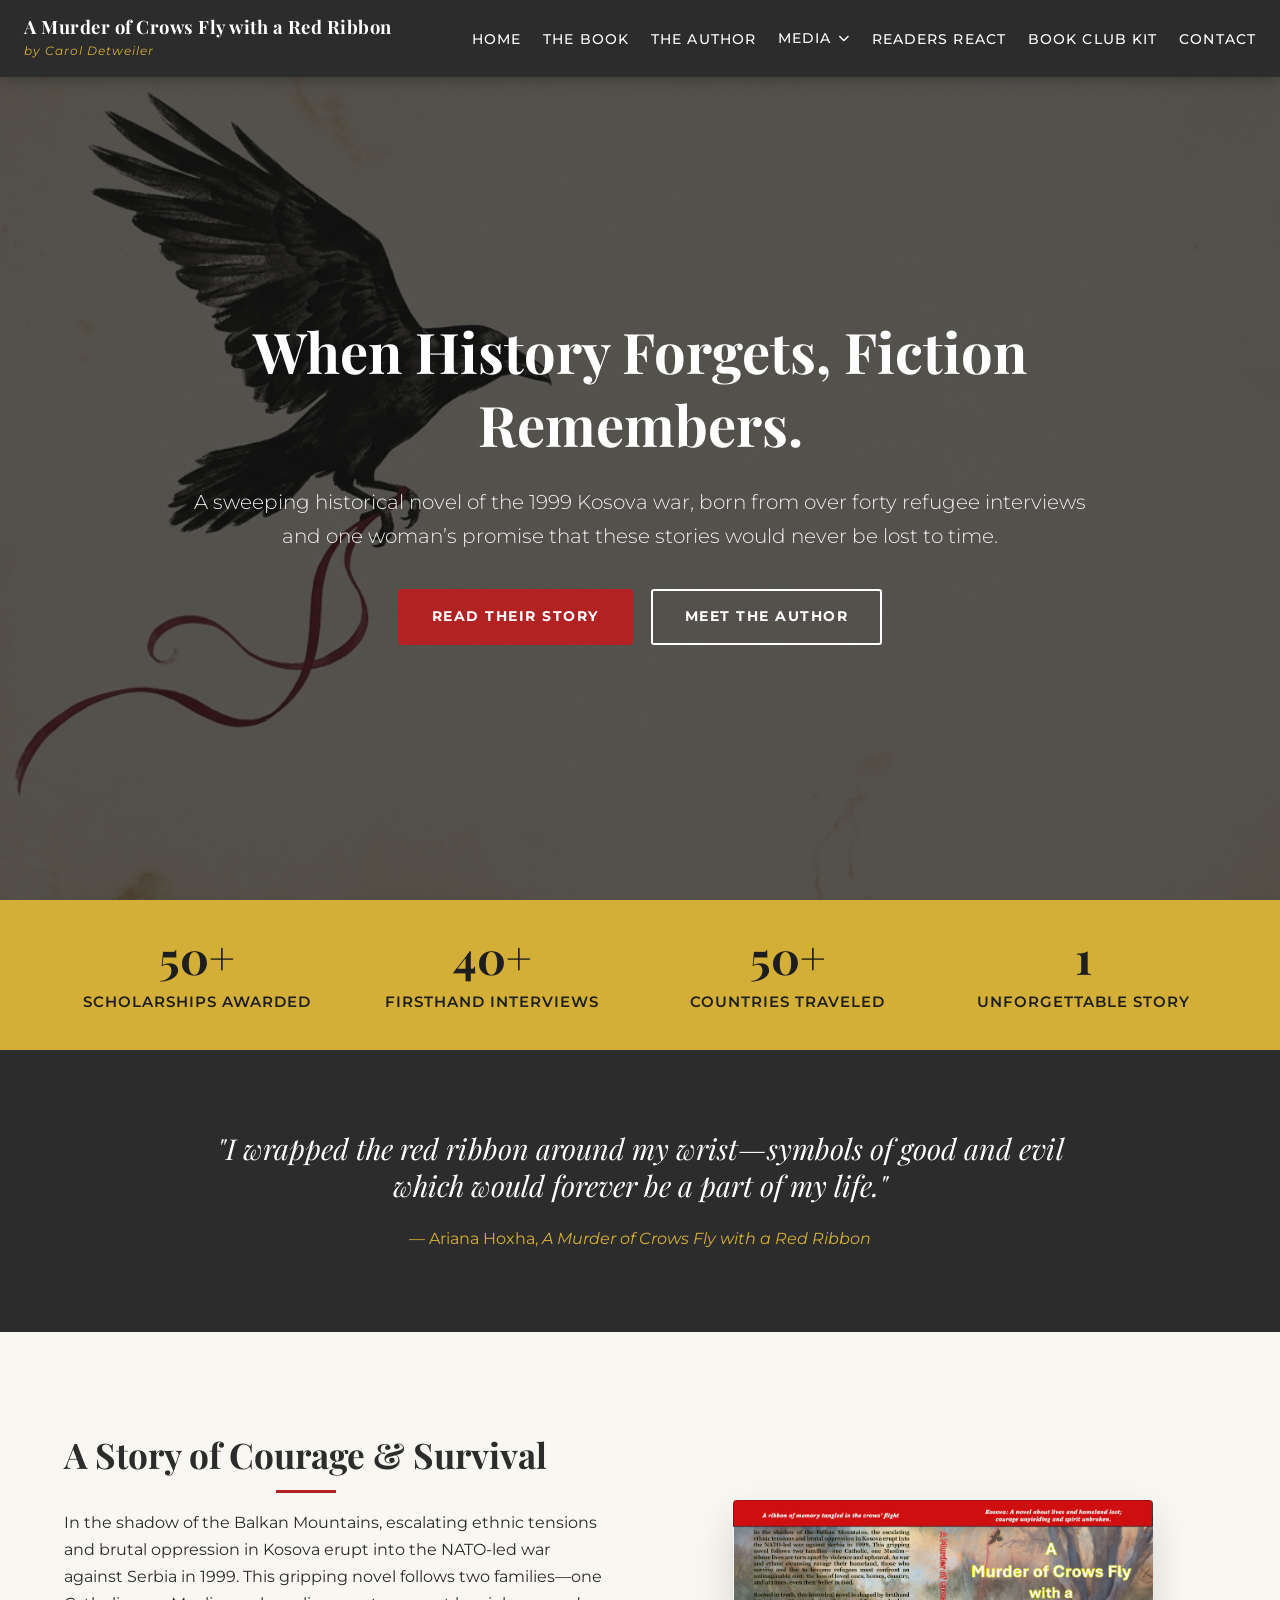
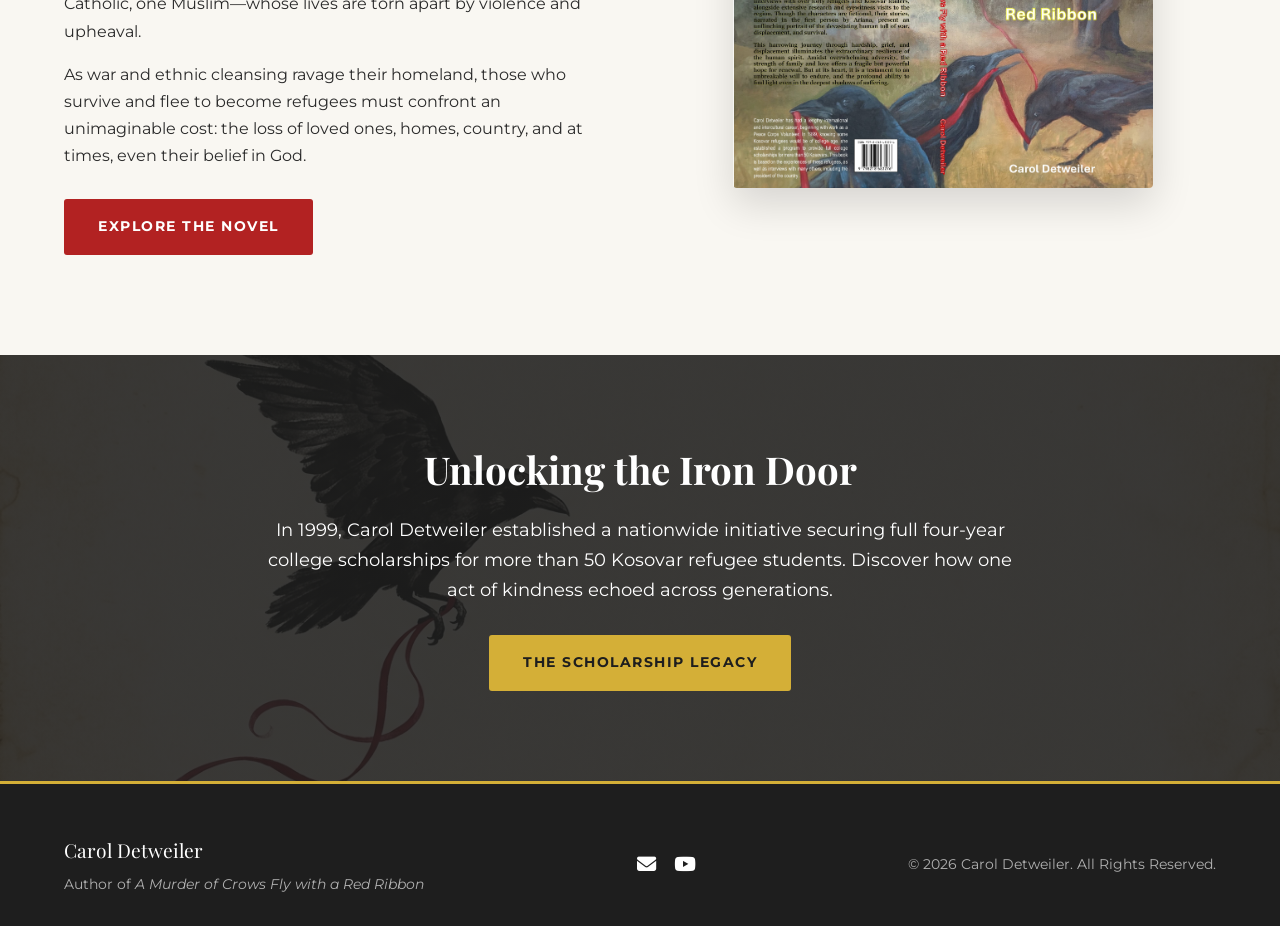
==== commit 65622d23: "NavBarAndBookClub" ====
--- a/index.html
+++ b/index.html
@@ -21,7 +21,7 @@
         <span class="logo-author">by Carol Detweiler</span>
       </a>
       <ul class="nav-links">
-        <li><a href="index.html" class="active">Home</a></li>
+        <li><a href="index.html">Home</a></li>
         <li><a href="about-book.html">The Book</a></li>
         <li><a href="about-author.html">The Author</a></li>
         <li class="dropdown">
@@ -31,14 +31,8 @@
             <li><a href="gallery.html">Photo Gallery</a></li>
           </ul>
         </li>
-        <li class="dropdown">
-          <a href="#" class="dropdown-toggle">Get Involved <i class="fas fa-chevron-down"></i></a>
-          <ul class="dropdown-menu">
-            <li><a href="scholarship.html">Scholarship Legacy</a></li>
-            <li><a href="book-club.html">Book Club Kit</a></li>
-          </ul>
-        </li>
         <li><a href="readers-react.html">Readers React</a></li>
+        <li><a href="book-club.html">Book Club Kit</a></li>
         <li><a href="contact.html">Contact</a></li>
       </ul>
       <div class="burger" aria-label="Toggle navigation menu">
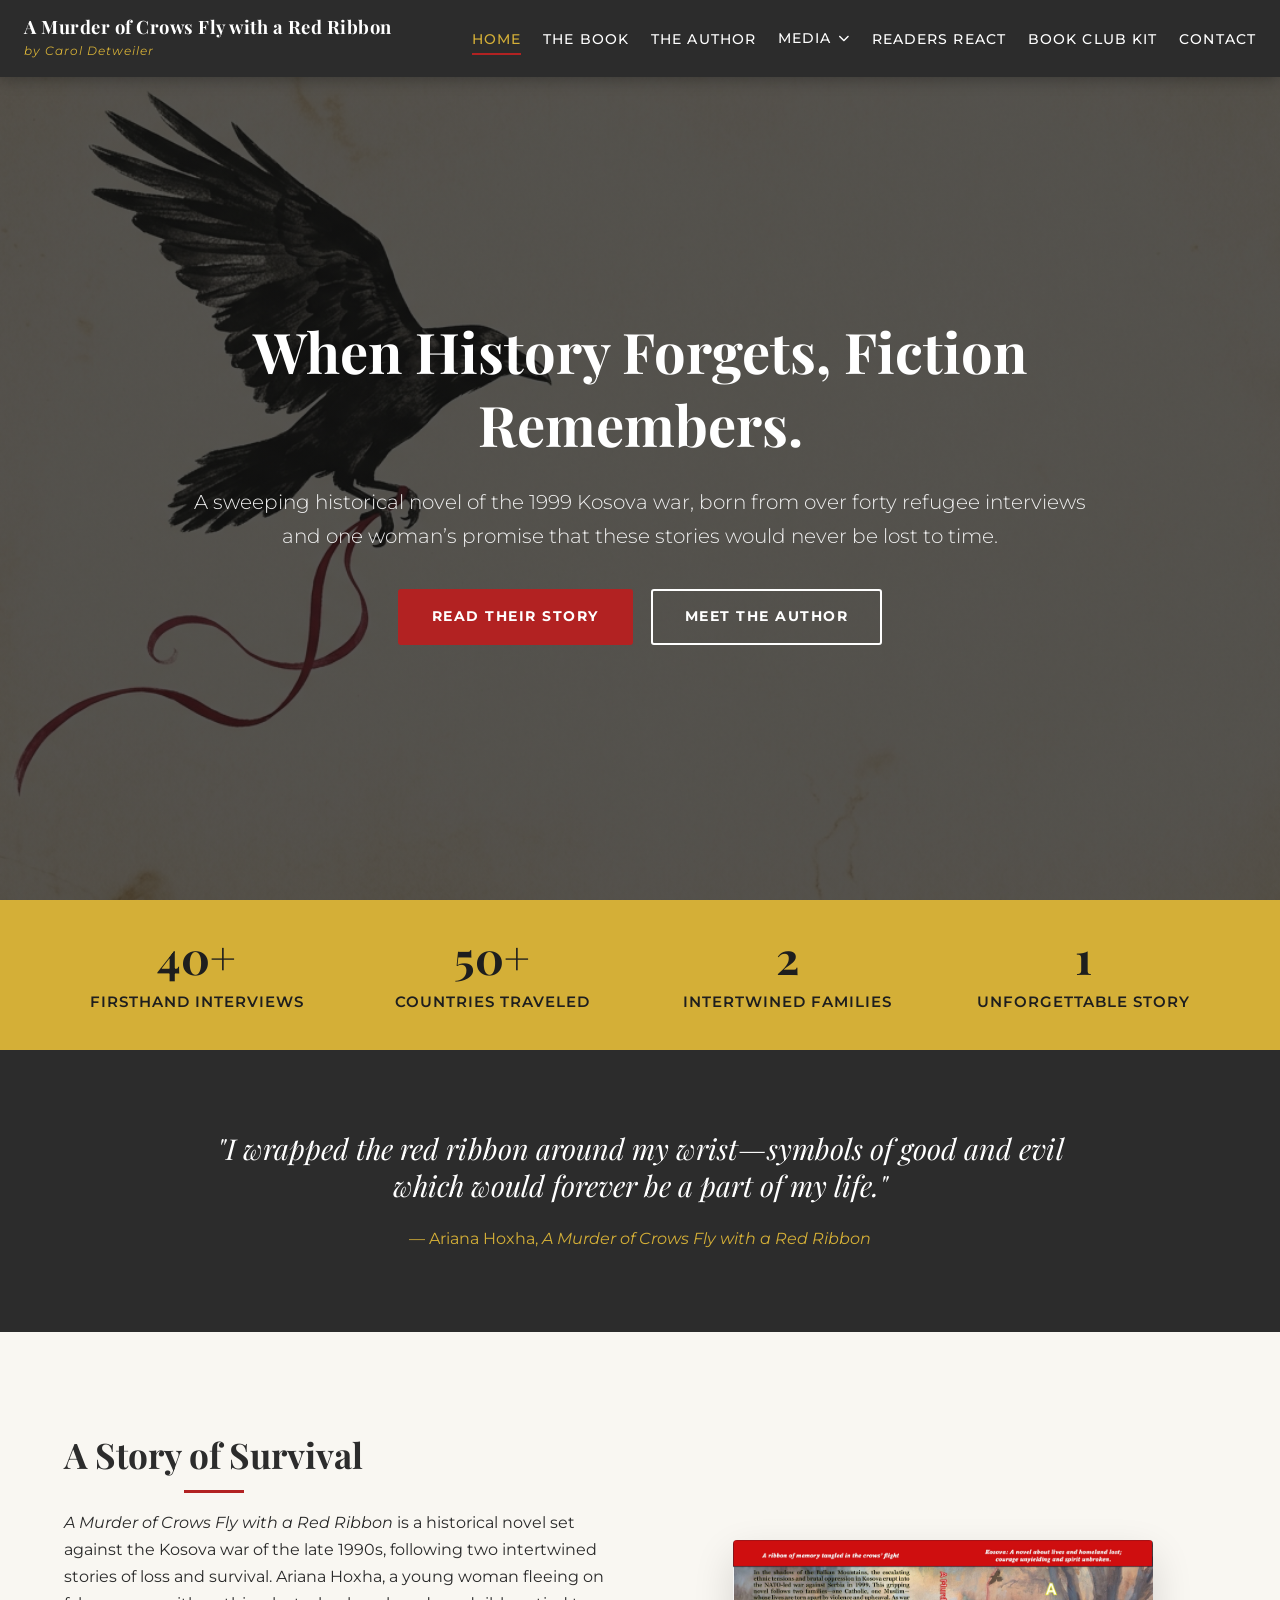
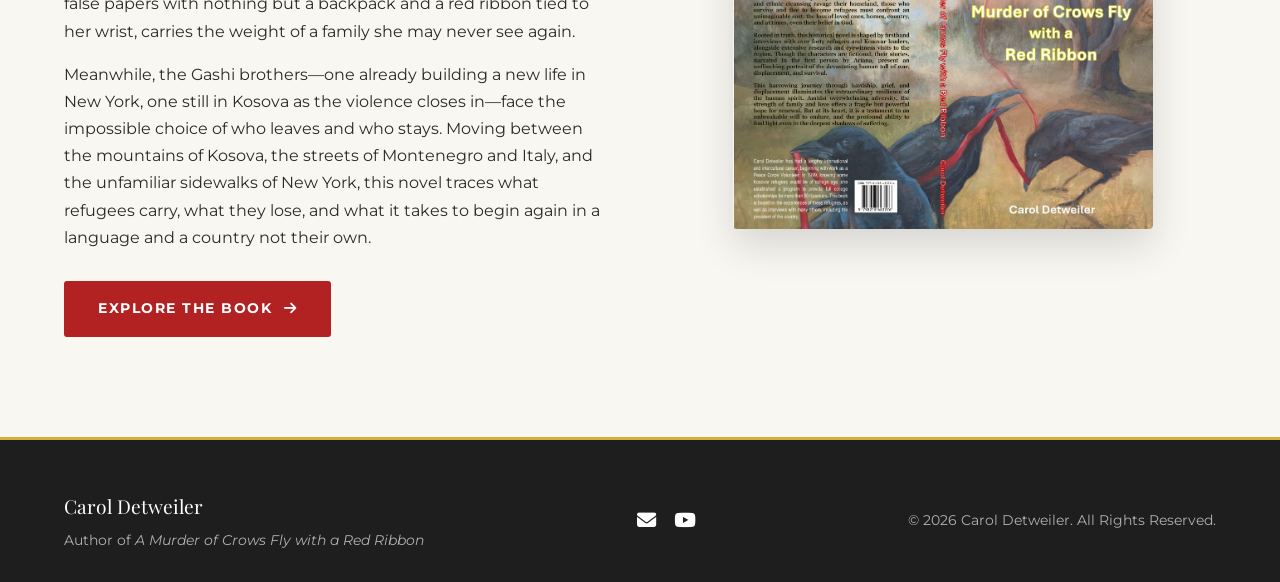
==== commit 4b086fe9: "AppearanceAllterations" ====
--- a/index.html
+++ b/index.html
@@ -21,7 +21,7 @@
         <span class="logo-author">by Carol Detweiler</span>
       </a>
       <ul class="nav-links">
-        <li><a href="index.html">Home</a></li>
+        <li><a href="index.html" class="active">Home</a></li>
         <li><a href="about-book.html">The Book</a></li>
         <li><a href="about-author.html">The Author</a></li>
         <li class="dropdown">
@@ -61,16 +61,16 @@
       <div class="container">
         <div class="impact-grid">
           <div class="impact-item">
-            <strong>50+</strong>
-            <span>Scholarships Awarded</span>
-          </div>
-          <div class="impact-item">
             <strong>40+</strong>
             <span>Firsthand Interviews</span>
           </div>
           <div class="impact-item">
             <strong>50+</strong>
             <span>Countries Traveled</span>
+          </div>
+          <div class="impact-item">
+            <strong>2</strong>
+            <span>Intertwined Families</span>
           </div>
           <div class="impact-item">
             <strong>1</strong>
@@ -95,26 +95,17 @@
       <div class="container">
         <div class="intro-grid">
           <div class="intro-text">
-            <h2 class="section-title">A Story of Courage & Survival</h2>
-            <p>In the shadow of the Balkan Mountains, escalating ethnic tensions and brutal oppression in Kosova erupt into the NATO-led war against Serbia in 1999. This gripping novel follows two families—one Catholic, one Muslim—whose lives are torn apart by violence and upheaval.</p>
-            <p style="margin-top: 16px;">As war and ethnic cleansing ravage their homeland, those who survive and flee to become refugees must confront an unimaginable cost: the loss of loved ones, homes, country, and at times, even their belief in God.</p>
+            <h2 class="section-title">A Story of Survival</h2>
+            <p><em>A Murder of Crows Fly with a Red Ribbon</em> is a historical novel set against the Kosova war of the late 1990s, following two intertwined stories of loss and survival. Ariana Hoxha, a young woman fleeing on false papers with nothing but a backpack and a red ribbon tied to her wrist, carries the weight of a family she may never see again.</p>
+            <p style="margin-top: 16px;">Meanwhile, the Gashi brothers—one already building a new life in New York, one still in Kosova as the violence closes in—face the impossible choice of who leaves and who stays. Moving between the mountains of Kosova, the streets of Montenegro and Italy, and the unfamiliar sidewalks of New York, this novel traces what refugees carry, what they lose, and what it takes to begin again in a language and a country not their own.</p>
             <div style="margin-top: 30px;">
-              <a href="about-book.html" class="btn btn-primary">Explore the Novel</a>
+              <a href="about-book.html" class="btn btn-primary">Explore the Book <i class="fas fa-arrow-right" style="margin-left: 6px;"></i></a>
             </div>
           </div>
           <div class="intro-img">
-            <img src="images/book-cover.jpg" alt="A Murder of Crows Fly with a Red Ribbon Cover" style="width: 100%; max-width: 420px; margin: 0 auto;">
+            <img src="images/book-cover.jpg" alt="A Murder of Crows Fly with a Red Ribbon Cover" style="width: 100%; max-width: 420px; margin: 0 auto; box-shadow: var(--shadow-lg); border-radius: 4px;">
           </div>
         </div>
-      </div>
-    </section>
-
-    <!-- Legacy Banner -->
-    <section class="legacy-banner">
-      <div class="container">
-        <h2>Unlocking the Iron Door</h2>
-        <p>In 1999, Carol Detweiler established a nationwide initiative securing full four-year college scholarships for more than 50 Kosovar refugee students. Discover how one act of kindness echoed across generations.</p>
-        <a href="scholarship.html" class="btn btn-gold">The Scholarship Legacy</a>
       </div>
     </section>
   </main>
